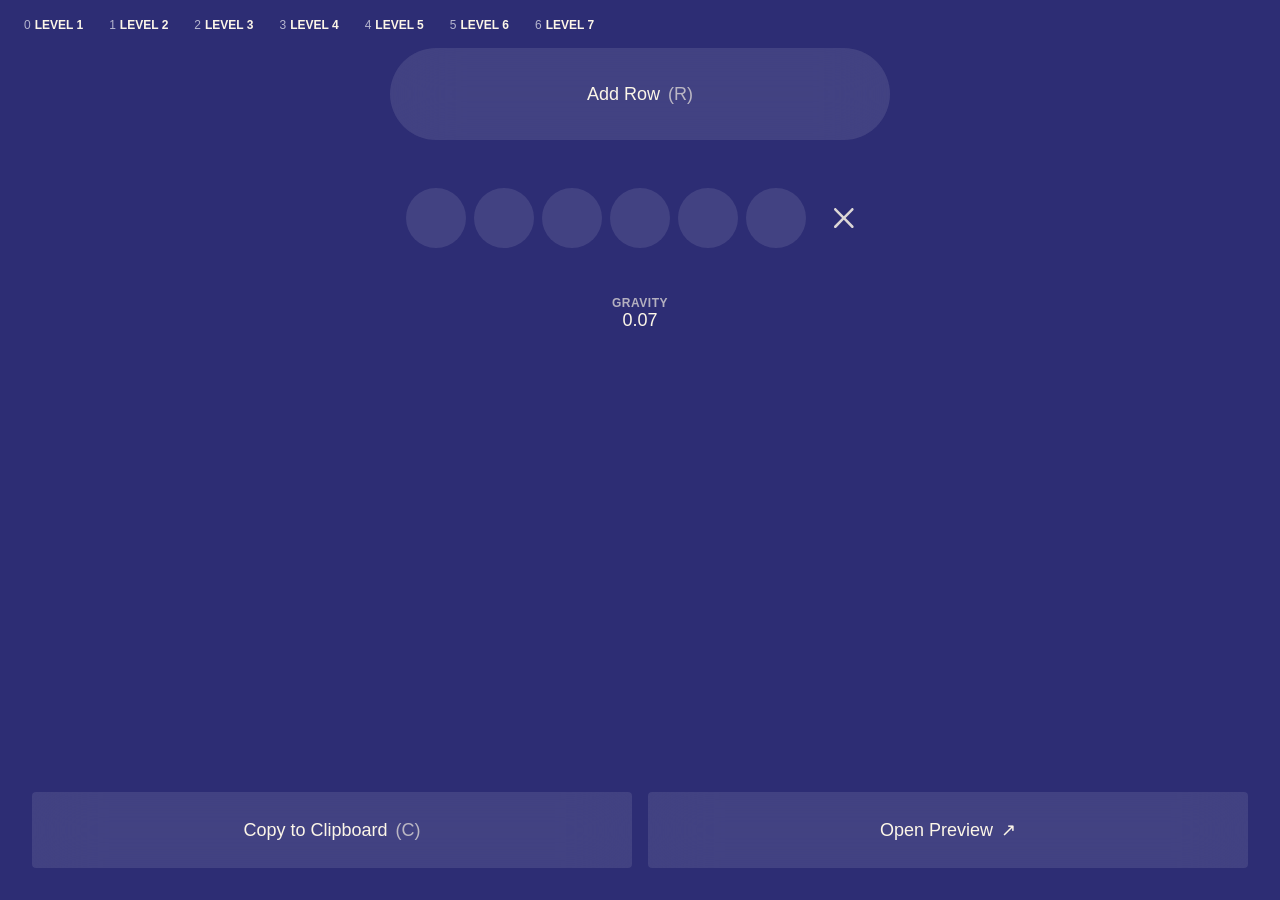
==== builder/index.html @ 316fa7bf "Allow preview of builder levels" ====
<!DOCTYPE html>
<html lang="en">
  <head>
    <meta
      name="viewport"
      content="width=device-width, initial-scale=1, shrink-to-fit=no"
    />
    <meta charset="utf-8" />
    <title>Bubbles! Level Builder</title>
    <link
      rel="icon"
      type="image/png"
      href="../images/favicon-16x16.png"
      sizes="16x16"
    />
    <link
      rel="icon"
      type="image/png"
      href="../images/favicon-32x32.png"
      sizes="32x32"
    />
    <link
      rel="icon"
      type="image/png"
      href="../images/favicon-180x180.png"
      sizes="180x180"
    />
    <link
      rel="icon"
      type="image/png"
      href="../images/favicon-270x270.png"
      sizes="270x270"
    />
    <link rel="apple-touch-icon" href="../images/favicon-270x270.png" />
    <meta name="apple-mobile-web-app-capable" content="yes" />
    <meta name="mobile-web-app-capable" content="yes" />
    <link rel="stylesheet" type="text/css" href="./index.css" />
  </head>
  <body>
    <div class="levelData" id="levelData"></div>
    <div class="actionsTop">
      <div class="actionsTop-button" id="addRow">
        <div class="actionsTop-button-label">Add Row</div>
        <div class="actionsTop-button-shortcut">(R)</div>
      </div>
    </div>
    <div class="layout">
      <div class="layout-preview" id="layout-preview"></div>
      <div class="actionsBottom">
        <div class="actionsBottom-button" id="copyToClipboard">
          <div class="actionsBottom-button-label">Copy to Clipboard</div>
          <div class="actionsBottom-button-shortcut">(C)</div>
        </div>
        <div class="actionsBottom-button" id="openPreview">
          <div class="actionsBottom-button-label">Open Preview</div>
          <div class="actionsBottom-button-label">↗︎</div>
        </div>
      </div>
    </div>
    <script type="module" src="./index.js"></script>
  </body>
</html>
---- builder/index.css ----
@import url("actions.css");
@import url("layout.css");
@import url("levels.css");

body {
  --blue: #2d2d74;
  --pink: #ea98aa;
  --red: #df432a;
  --yellow: #f4bf2a;
  --turquoise: #79caec;
  --white: #fcf6e8;
  margin: 0;
  user-select: none;
  touch-action: none;
  background: var(--blue);
  font: 400 18px -apple-system, BlinkMacSystemFont, sans-serif;
  font-variant-numeric: tabular-nums;
  color: var(--white);
}

canvas {
  display: block;
  touch-action: none;
}
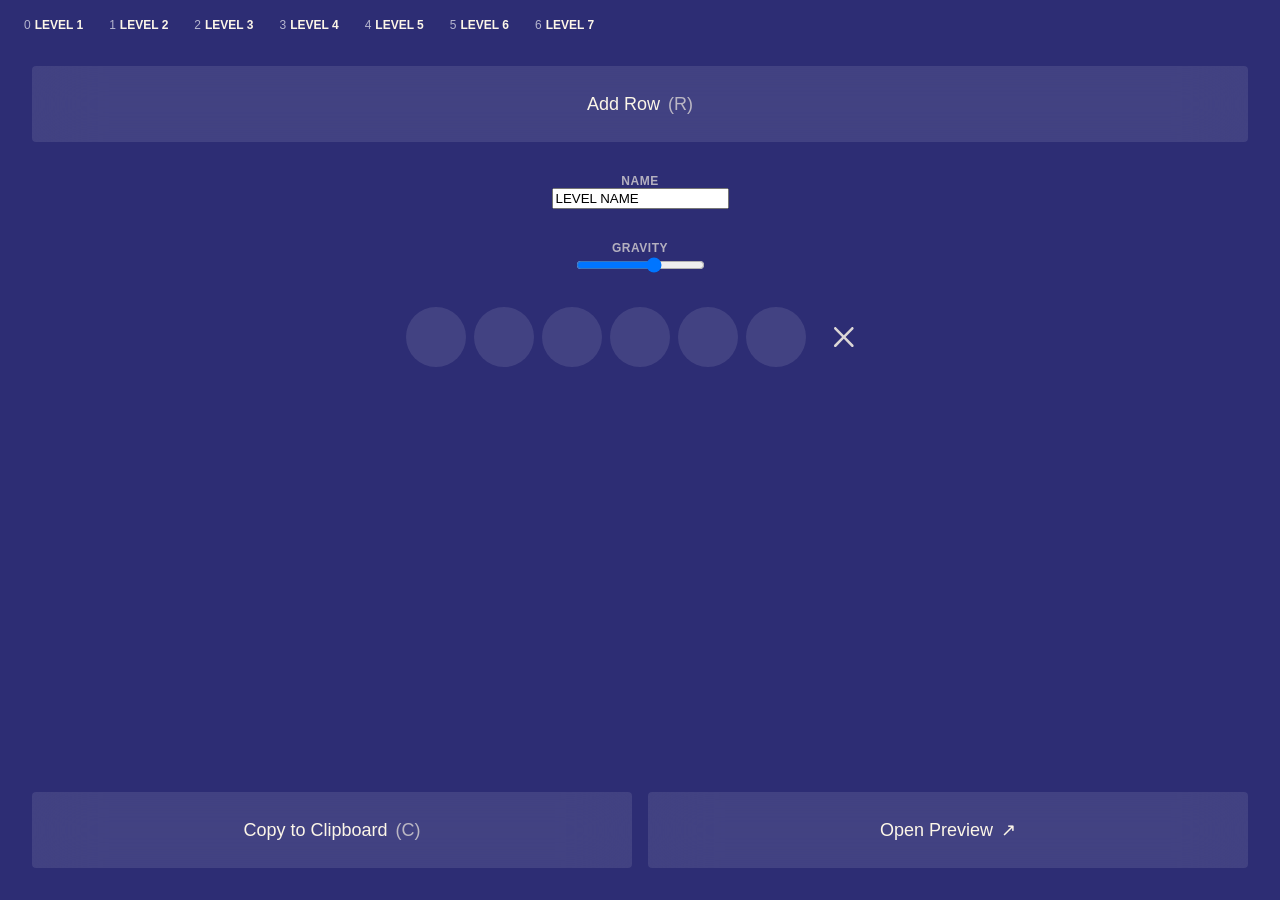
==== commit e4678116: "Make level and gravity editable" ====
--- a/builder/index.html
+++ b/builder/index.html
@@ -45,6 +45,8 @@
       </div>
     </div>
     <div class="layout">
+      <div class="layout-name" id="layout-name"></div>
+      <div class="layout-gravity" id="layout-gravity"></div>
       <div class="layout-preview" id="layout-preview"></div>
       <div class="actionsBottom">
         <div class="actionsBottom-button" id="copyToClipboard">
--- a/builder/index.css
+++ b/builder/index.css
@@ -11,14 +11,8 @@
   --white: #fcf6e8;
   margin: 0;
   user-select: none;
-  touch-action: none;
   background: var(--blue);
   font: 400 18px -apple-system, BlinkMacSystemFont, sans-serif;
   font-variant-numeric: tabular-nums;
   color: var(--white);
 }
-
-canvas {
-  display: block;
-  touch-action: none;
-}
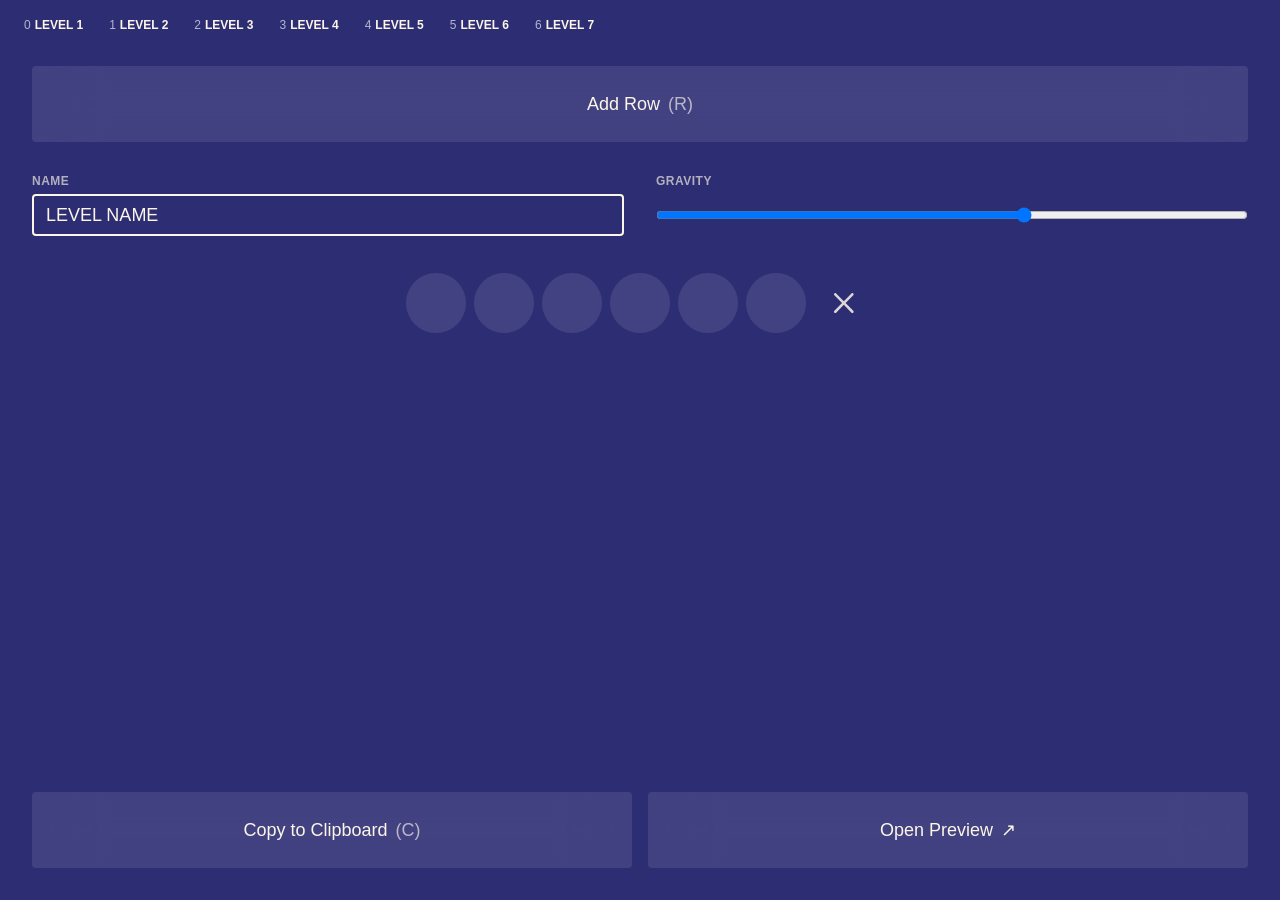
==== commit 96d58619: "Better mobile styles" ====
--- a/builder/index.html
+++ b/builder/index.html
@@ -45,8 +45,16 @@
       </div>
     </div>
     <div class="layout">
-      <div class="layout-name" id="layout-name"></div>
-      <div class="layout-gravity" id="layout-gravity"></div>
+      <div class="layout-meta">
+        <div class="layout-meta-row">
+          <div class="layout-meta-row-label">NAME</div>
+          <div id="layout-name"></div>
+        </div>
+        <div class="layout-meta-row">
+          <div class="layout-meta-row-label">GRAVITY</div>
+          <div id="layout-gravity"></div>
+        </div>
+      </div>
       <div class="layout-preview" id="layout-preview"></div>
       <div class="actionsBottom">
         <div class="actionsBottom-button" id="copyToClipboard">
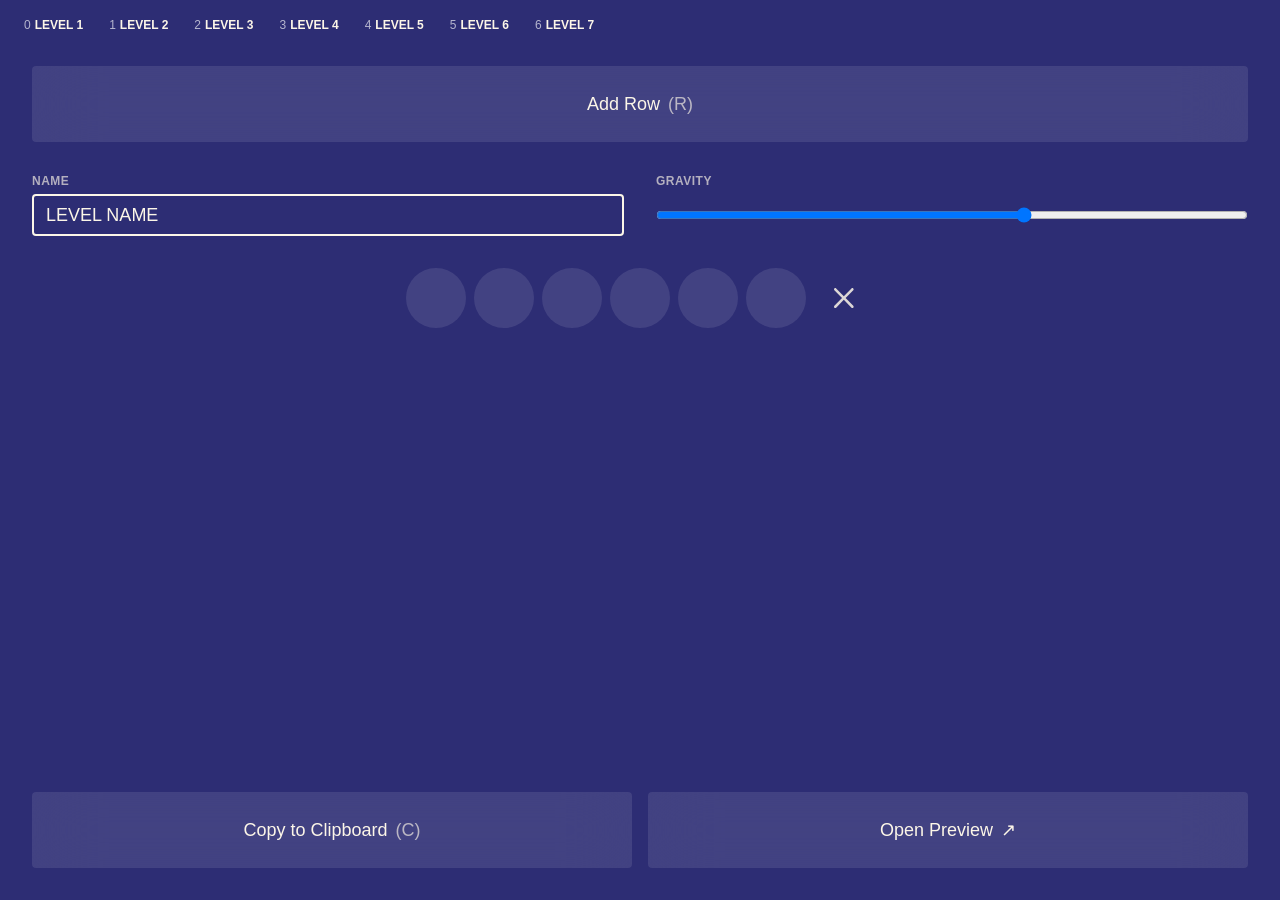
==== commit 49aa8bdf: "Don't reset input elements on every change Only their values" ====
--- a/builder/index.html
+++ b/builder/index.html
@@ -48,11 +48,17 @@
       <div class="layout-meta">
         <div class="layout-meta-row">
           <div class="layout-meta-row-label">NAME</div>
-          <div id="layout-name"></div>
+          <input id="layout-name" type="text" maxlength="40" />
         </div>
         <div class="layout-meta-row">
           <div class="layout-meta-row-label">GRAVITY</div>
-          <div id="layout-gravity"></div>
+          <input
+            id="layout-gravity"
+            type="range"
+            min=".02"
+            max=".1"
+            step=".01"
+          />
         </div>
       </div>
       <div class="layout-preview" id="layout-preview"></div>
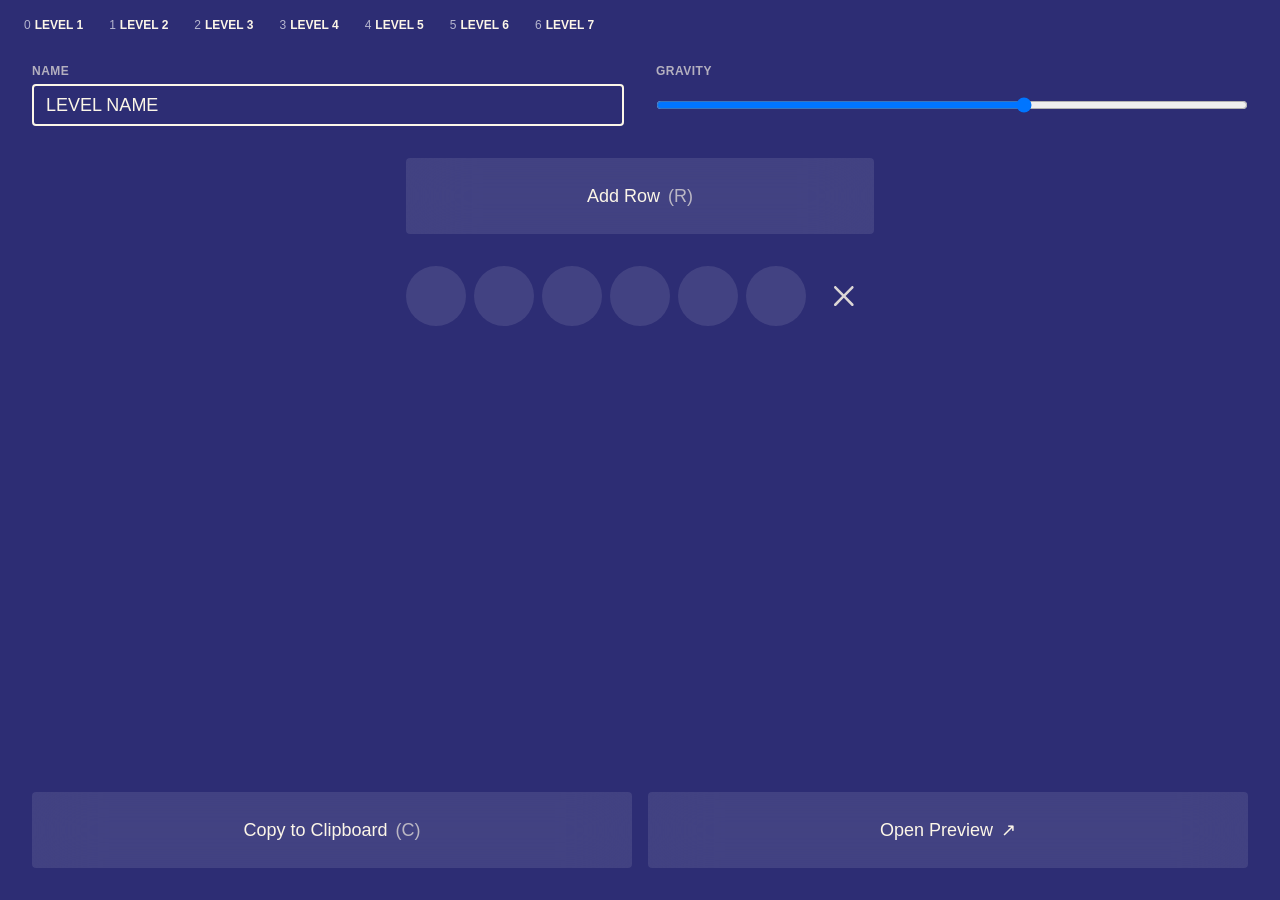
==== commit d5998327: "Reorganize builder UI, show plus icon on empty cell hover" ====
--- a/builder/index.html
+++ b/builder/index.html
@@ -38,28 +38,20 @@
   </head>
   <body>
     <div class="levelData" id="levelData"></div>
-    <div class="actionsTop">
+    <div class="layout-meta">
+      <div class="layout-meta-row">
+        <div class="layout-meta-row-label">NAME</div>
+        <input id="layout-name" type="text" maxlength="40" />
+      </div>
+      <div class="layout-meta-row">
+        <div class="layout-meta-row-label">GRAVITY</div>
+        <input id="layout-gravity" type="range" min=".02" max=".1" step=".01" />
+      </div>
+    </div>
+    <div class="layout">
       <div class="actionsTop-button" id="addRow">
         <div class="actionsTop-button-label">Add Row</div>
         <div class="actionsTop-button-shortcut">(R)</div>
-      </div>
-    </div>
-    <div class="layout">
-      <div class="layout-meta">
-        <div class="layout-meta-row">
-          <div class="layout-meta-row-label">NAME</div>
-          <input id="layout-name" type="text" maxlength="40" />
-        </div>
-        <div class="layout-meta-row">
-          <div class="layout-meta-row-label">GRAVITY</div>
-          <input
-            id="layout-gravity"
-            type="range"
-            min=".02"
-            max=".1"
-            step=".01"
-          />
-        </div>
       </div>
       <div class="layout-preview" id="layout-preview"></div>
       <div class="actionsBottom">
--- a/builder/index.css
+++ b/builder/index.css
@@ -16,3 +16,7 @@
   font-variant-numeric: tabular-nums;
   color: var(--white);
 }
+
+img {
+  display: block;
+}
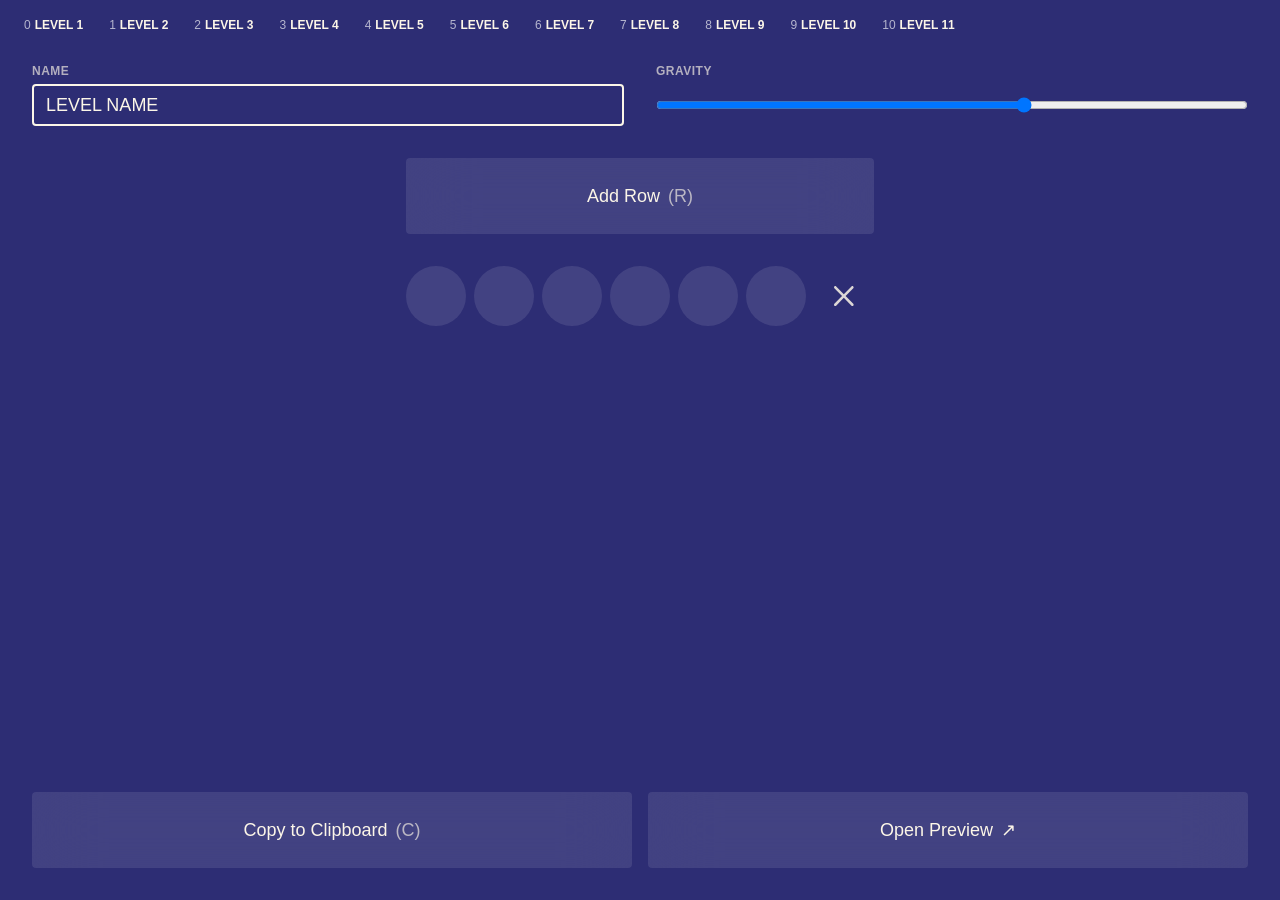
==== commit 5fe63be1: "Use anchor link instead of JS window.open Always format url with a slash before the get param  A URL" ====
--- a/builder/index.html
+++ b/builder/index.html
@@ -59,10 +59,10 @@
           <div class="actionsBottom-button-label">Copy to Clipboard</div>
           <div class="actionsBottom-button-shortcut">(C)</div>
         </div>
-        <div class="actionsBottom-button" id="openPreview">
-          <div class="actionsBottom-button-label">Open Preview</div>
-          <div class="actionsBottom-button-label">↗︎</div>
-        </div>
+        <a href="#" class="actionsBottom-button" id="openPreview">
+          <span class="actionsBottom-button-label">Open Preview</span>
+          <span class="actionsBottom-button-label">↗︎</span>
+        </a>
       </div>
     </div>
     <script type="module" src="./index.js"></script>
--- a/builder/index.css
+++ b/builder/index.css
@@ -17,6 +17,12 @@
   color: var(--white);
 }
 
+@media (max-width: 540px) {
+  body {
+    font-size: 16px;
+  }
+}
+
 img {
   display: block;
 }
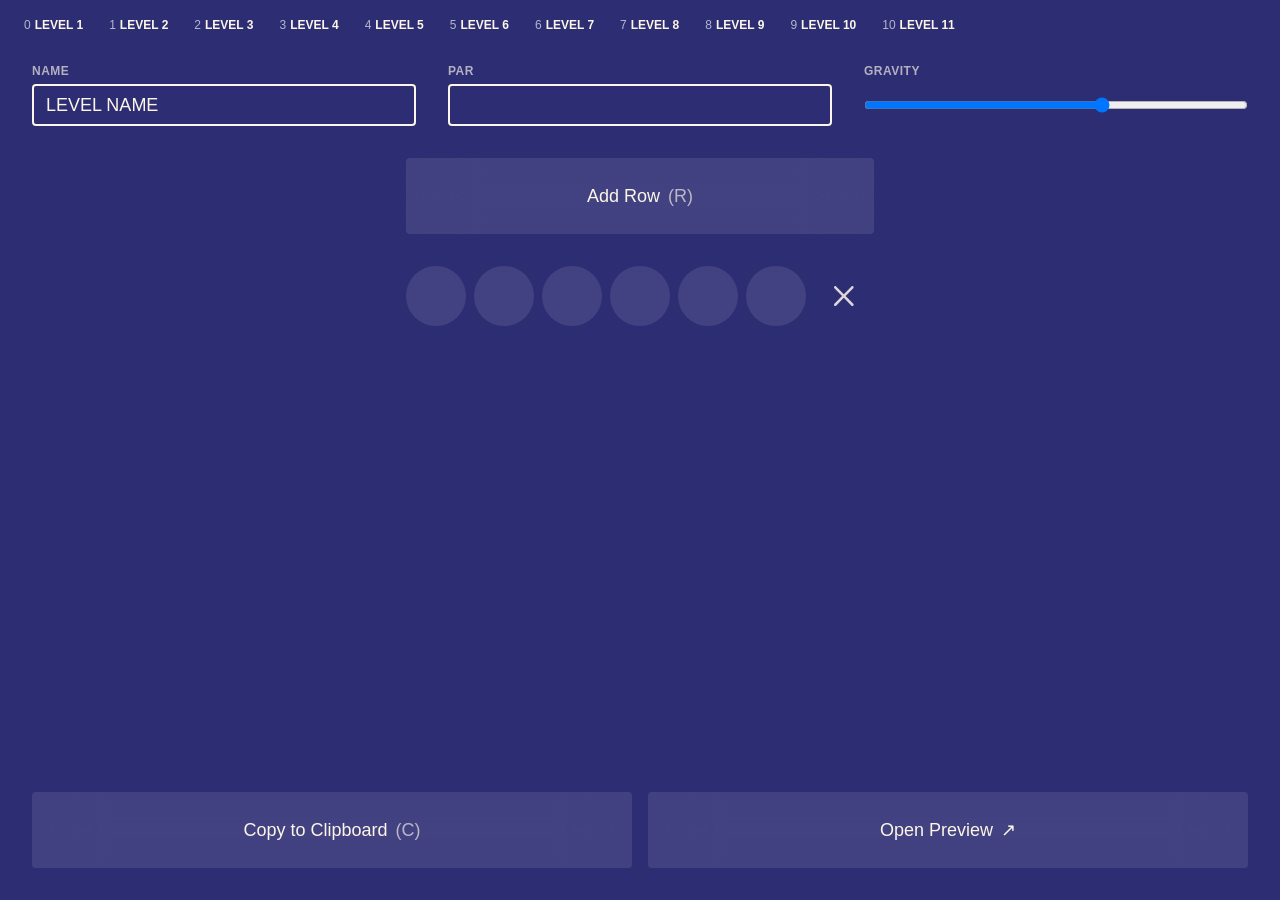
==== commit 17e58863: "Add par to level data and builder UI" ====
--- a/builder/index.html
+++ b/builder/index.html
@@ -44,6 +44,10 @@
         <input id="layout-name" type="text" maxlength="40" />
       </div>
       <div class="layout-meta-row">
+        <div class="layout-meta-row-label">PAR</div>
+        <input id="layout-par" type="number" maxlength="3" />
+      </div>
+      <div class="layout-meta-row">
         <div class="layout-meta-row-label">GRAVITY</div>
         <input id="layout-gravity" type="range" min=".02" max=".1" step=".01" />
       </div>
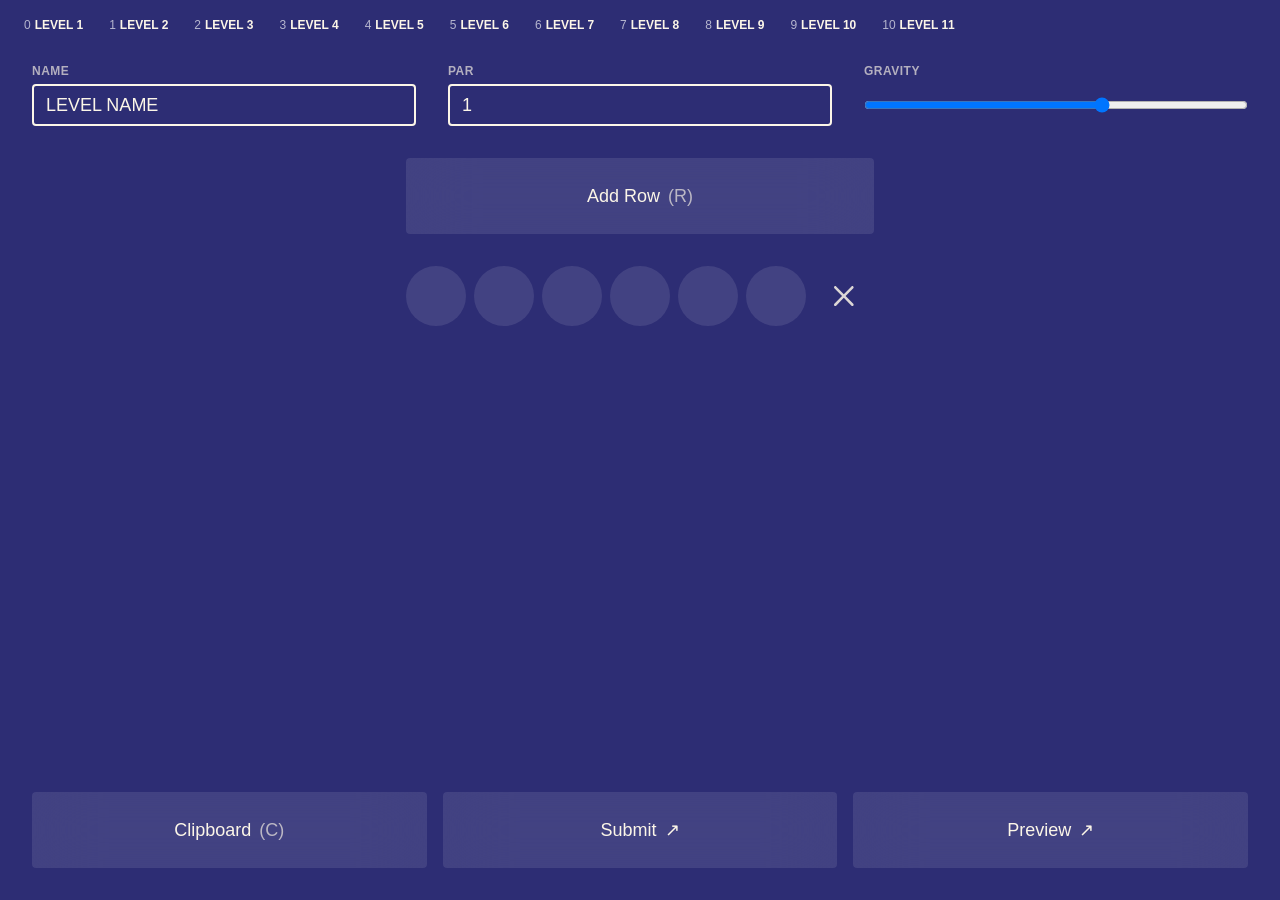
==== commit b4d484ae: "Add "submit" functionality that creates a new discussion in the repo" ====
--- a/builder/index.html
+++ b/builder/index.html
@@ -60,11 +60,15 @@
       <div class="layout-preview" id="layout-preview"></div>
       <div class="actionsBottom">
         <div class="actionsBottom-button" id="copyToClipboard">
-          <div class="actionsBottom-button-label">Copy to Clipboard</div>
+          <div class="actionsBottom-button-label">Clipboard</div>
           <div class="actionsBottom-button-shortcut">(C)</div>
         </div>
+        <a href="#" class="actionsBottom-button" id="submitLevel">
+          <span class="actionsBottom-button-label">Submit</span>
+          <span class="actionsBottom-button-label">↗︎</span>
+        </a>
         <a href="#" class="actionsBottom-button" id="openPreview">
-          <span class="actionsBottom-button-label">Open Preview</span>
+          <span class="actionsBottom-button-label">Preview</span>
           <span class="actionsBottom-button-label">↗︎</span>
         </a>
       </div>
